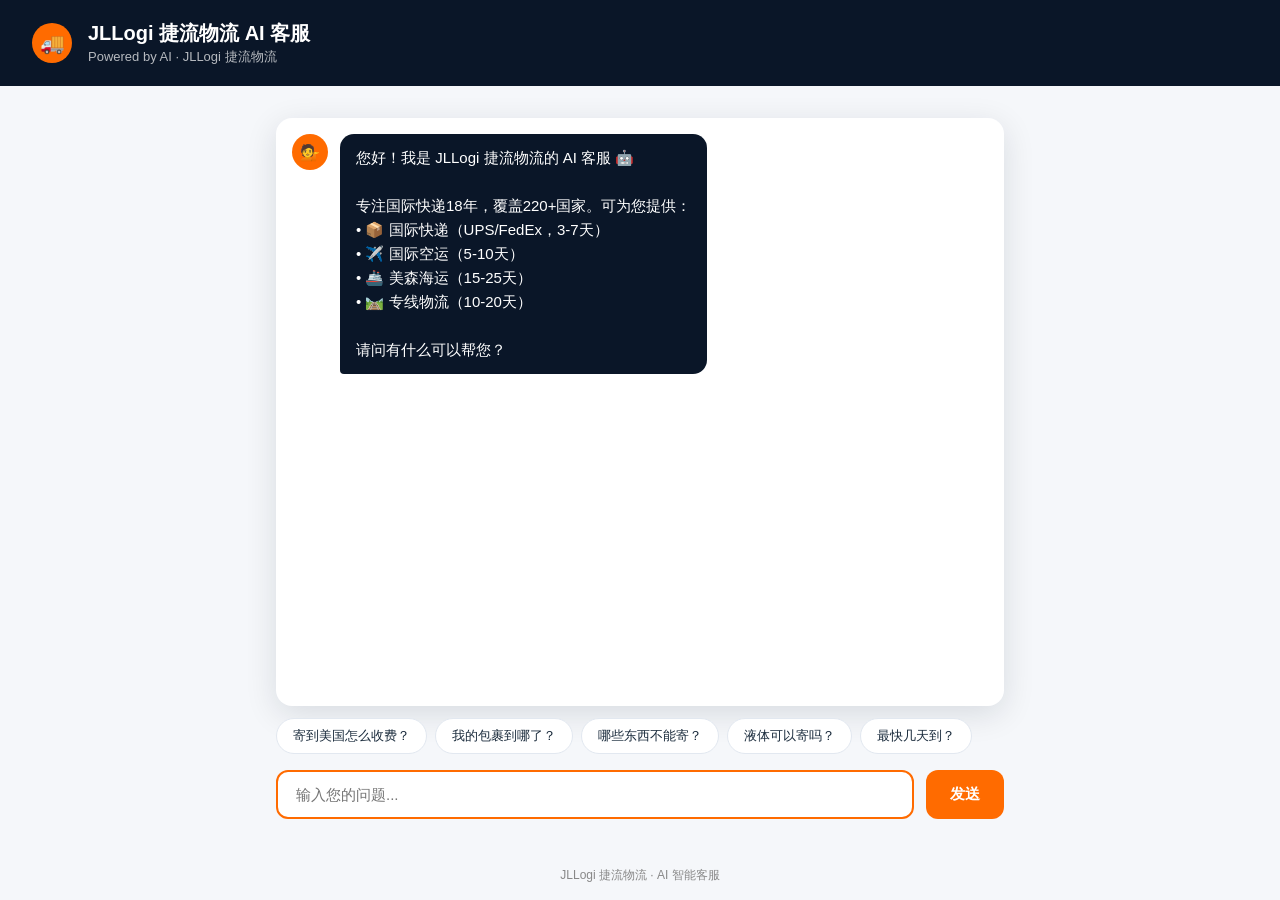
==== chatbot.html @ 6fa88648 "feat: add AI chatbot page (secure, API key not in frontend)" ====
<!DOCTYPE html>
<html lang="zh-CN">
<head>
<meta charset="UTF-8">
<meta name="viewport" content="width=device-width, initial-scale=1.0">
<title>JLLogi 捷流物流 — AI 客服</title>
<style>
  :root {
    --primary: #0A1628;
    --accent: #FF6B00;
    --bg: #F5F7FA;
    --white: #ffffff;
    --text: #1A2B3C;
    --border: #E2E8F0;
    --shadow: 0 8px 32px rgba(10,22,40,0.12);
    --radius: 16px;
  }
  * { box-sizing: border-box; margin: 0; padding: 0; }
  body {
    font-family: -apple-system, BlinkMacSystemFont, "PingFang SC", "Microsoft YaHei", sans-serif;
    background: var(--bg);
    color: var(--text);
    min-height: 100vh;
    display: flex;
    flex-direction: column;
  }

  header {
    background: var(--primary);
    color: var(--white);
    padding: 20px 32px;
    display: flex;
    align-items: center;
    gap: 16px;
  }
  header h1 { font-size: 20px; font-weight: 600; }
  header span { font-size: 13px; opacity: 0.7; }

  main { flex: 1; max-width: 760px; width: 100%; margin: 32px auto; padding: 0 16px; display: flex; flex-direction: column; }

  #chat-box {
    flex: 1;
    overflow-y: auto;
    padding: 16px;
    background: var(--white);
    border-radius: var(--radius);
    box-shadow: var(--shadow);
    display: flex;
    flex-direction: column;
    gap: 16px;
    min-height: 480px;
    max-height: 70vh;
  }

  .msg { display: flex; gap: 12px; align-items: flex-start; }
  .msg.user { flex-direction: row-reverse; }
  .avatar {
    width: 36px; height: 36px;
    border-radius: 50%;
    background: var(--primary);
    color: var(--white);
    display: flex; align-items: center; justify-content: center;
    font-size: 16px; flex-shrink: 0;
  }
  .avatar.bot { background: var(--accent); }
  .bubble {
    max-width: 70%;
    padding: 12px 16px;
    border-radius: 14px;
    line-height: 1.6;
    font-size: 15px;
    word-break: break-word;
  }
  .msg.bot .bubble { background: var(--primary); color: var(--white); border-bottom-left-radius: 4px; }
  .msg.user .bubble { background: #E8F0FE; color: var(--text); border-bottom-right-radius: 4px; }
  .bubble.loading::after { content: '...'; animation: dots 1s steps(4,end) infinite; }
  @keyframes dots { 0%,20%{content:'.'} 40%{content:'..'} 60%,100%{content:'...'} }

  #input-area { margin-top: 16px; display: flex; gap: 12px; }
  #input-area input {
    flex: 1;
    padding: 14px 18px;
    border: 2px solid var(--border);
    border-radius: 12px;
    font-size: 15px;
    outline: none;
    transition: border-color 0.2s;
  }
  #input-area input:focus { border-color: var(--accent); }
  #input-area button {
    padding: 14px 24px;
    background: var(--accent);
    color: var(--white);
    border: none;
    border-radius: 12px;
    font-size: 15px;
    font-weight: 600;
    cursor: pointer;
    transition: opacity 0.2s;
  }
  #input-area button:hover { opacity: 0.85; }
  #input-area button:disabled { opacity: 0.5; cursor: not-allowed; }

  .quick-btns { display: flex; flex-wrap: wrap; gap: 8px; margin-top: 12px; }
  .quick-btns button {
    padding: 8px 16px;
    border: 1.5px solid var(--border);
    background: var(--white);
    border-radius: 20px;
    font-size: 13px;
    cursor: pointer;
    transition: all 0.2s;
    color: var(--text);
  }
  .quick-btns button:hover { border-color: var(--accent); color: var(--accent); background: #FFF3EB; }

  footer { text-align: center; padding: 16px; font-size: 12px; color: #888; }
</style>
</head>
<body>

<header>
  <div style="width:40px;height:40px;border-radius:50%;background:#FF6B00;display:flex;align-items:center;justify-content:center;font-size:20px;">🚚</div>
  <div>
    <h1>JLLogi 捷流物流 AI 客服</h1>
    <span>Powered by AI · JLLogi 捷流物流</span>
  </div>
</header>

<main>
  <div id="chat-box">
    <div class="msg bot">
      <div class="avatar bot">💁</div>
      <div class="bubble">您好！我是 JLLogi 捷流物流的 AI 客服 🤖<br><br>专注国际快递18年，覆盖220+国家。可为您提供：<br>• 📦 国际快递（UPS/FedEx，3-7天）<br>• ✈️ 国际空运（5-10天）<br>• 🚢 美森海运（15-25天）<br>• 🛤️ 专线物流（10-20天）<br><br>请问有什么可以帮您？</div>
    </div>
  </div>

  <div class="quick-btns">
    <button onclick="ask('寄到美国怎么收费？')">寄到美国怎么收费？</button>
    <button onclick="ask('我的包裹到哪了？')">我的包裹到哪了？</button>
    <button onclick="ask('哪些是国家禁止寄送的？')">哪些东西不能寄？</button>
    <button onclick="ask('液体可以寄国际快递吗？')">液体可以寄吗？</button>
    <button onclick="ask('时效最快要几天？')">最快几天到？</button>
  </div>

  <div id="input-area">
    <input type="text" id="msgInput" placeholder="输入您的问题..." onkeydown="if(event.key==='Enter')sendMsg()">
    <button id="sendBtn" onclick="sendMsg()">发送</button>
  </div>
</main>

<footer>JLLogi 捷流物流 · AI 智能客服</footer>

<script>
// ── 接口地址（部署 Worker 后替换为实际域名） ──
const CHAT_API = "/api/chat";

const chatBox = document.getElementById("chat-box");
const msgInput = document.getElementById("msgInput");
const sendBtn  = document.getElementById("sendBtn");

function addBubble(role, text, loading = false) {
  const div = document.createElement("div");
  div.className = `msg ${role}`;
  const avatar = role === "bot"
    ? '<div class="avatar bot">💁</div>'
    : '<div class="avatar">👤</div>';
  const bubble = `<div class="bubble${loading ? " loading" : ""}">${loading ? "正在回复..." : escapeHtml(text)}</div>`;
  div.innerHTML = role === "bot" ? avatar + bubble : bubble + avatar;
  chatBox.appendChild(div);
  chatBox.scrollTop = chatBox.scrollHeight;
  return div;
}

function escapeHtml(str) {
  return str.replace(/&/g,"&amp;").replace(/</g,"&lt;").replace(/>/g,"&gt;").replace(/\n/g,"<br>");
}

function ask(text) {
  msgInput.value = text;
  sendMsg();
}

async function sendMsg() {
  const text = msgInput.value.trim();
  if (!text) return;
  msgInput.value = "";
  sendBtn.disabled = true;

  addBubble("user", text);
  const botDiv = addBubble("bot", "", true);

  try {
    const resp = await fetch(CHAT_API, {
      method: "POST",
      headers: { "Content-Type": "application/json" },
      body: JSON.stringify({ message: text, max_tokens: 500 }),
    });

    if (!resp.ok) {
      const err = await resp.text();
      botDiv.querySelector(".bubble").innerHTML = `❌ 服务暂不可用，请稍后重试。`;
      return;
    }

    const data = await resp.json();
    const reply = data.reply || data.choices?.[0]?.message?.content || "（无回复）";
    botDiv.querySelector(".bubble").classList.remove("loading");
    botDiv.querySelector(".bubble").innerHTML = escapeHtml(reply);

  } catch (e) {
    botDiv.querySelector(".bubble").classList.remove("loading");
    botDiv.querySelector(".bubble").innerHTML = `❌ 网络错误，请检查网络后重试。`;
  } finally {
    sendBtn.disabled = false;
    chatBox.scrollTop = chatBox.scrollHeight;
  }
}

msgInput.addEventListener("keydown", e => { if (e.key === "Enter") sendMsg(); });
msgInput.focus();
</script>

</body>
</html>
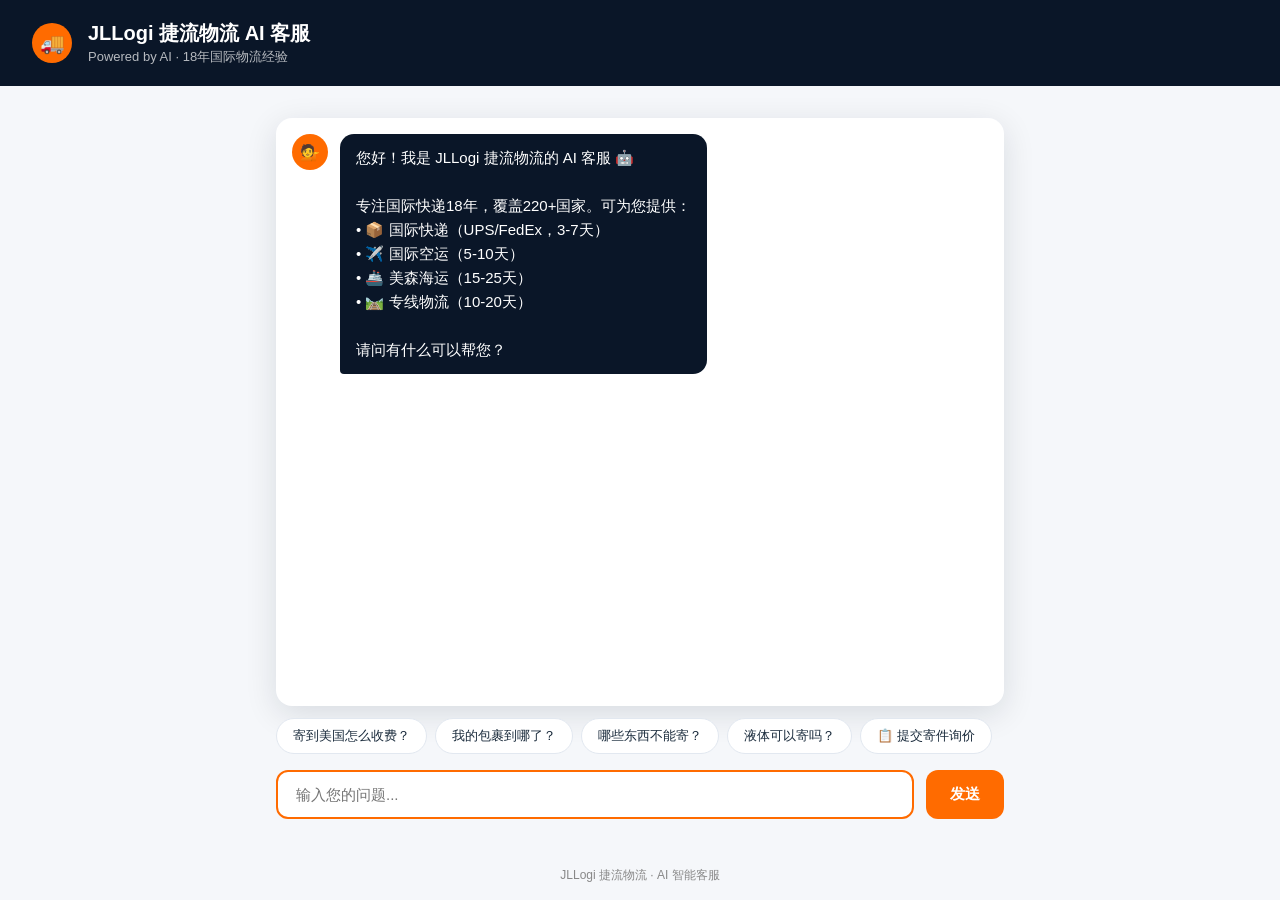
==== commit 81396763: "feat: 新增智能询价表单 - AI报价后自动引导提交" ====
--- a/chatbot.html
+++ b/chatbot.html
@@ -114,6 +114,91 @@
   }
   .quick-btns button:hover { border-color: var(--accent); color: var(--accent); background: #FFF3EB; }
 
+  /* ── 询价按钮 ── */
+  .inquiry-btn {
+    display: inline-block;
+    margin-top: 10px;
+    padding: 10px 24px;
+    background: linear-gradient(135deg, var(--accent), #E85D00);
+    color: var(--white);
+    border: none;
+    border-radius: 25px;
+    font-size: 14px;
+    font-weight: 600;
+    cursor: pointer;
+    transition: transform 0.2s, box-shadow 0.2s;
+    box-shadow: 0 4px 12px rgba(255,107,0,0.35);
+  }
+  .inquiry-btn:hover { transform: translateY(-1px); box-shadow: 0 6px 16px rgba(255,107,0,0.45); }
+
+  /* ── 浮窗遮罩 ── */
+  .overlay {
+    display: none;
+    position: fixed; top: 0; left: 0; width: 100%; height: 100%;
+    background: rgba(10,22,40,0.6);
+    z-index: 999;
+    align-items: center; justify-content: center;
+  }
+  .overlay.show { display: flex; }
+
+  .modal {
+    background: var(--white);
+    border-radius: var(--radius);
+    padding: 28px 24px;
+    max-width: 440px;
+    width: 90%;
+    box-shadow: 0 20px 60px rgba(10,22,40,0.3);
+    animation: slideUp 0.25s ease;
+  }
+  @keyframes slideUp { from { transform: translateY(40px); opacity: 0; } to { transform: translateY(0); opacity: 1; } }
+
+  .modal h2 { font-size: 20px; margin-bottom: 4px; color: var(--primary); }
+  .modal p.desc { font-size: 13px; color: #889; margin-bottom: 20px; }
+
+  .form-group { margin-bottom: 16px; }
+  .form-group label { display: block; font-size: 13px; font-weight: 600; margin-bottom: 6px; color: #555; }
+  .form-group input, .form-group textarea, .form-group select {
+    width: 100%;
+    padding: 10px 14px;
+    border: 2px solid var(--border);
+    border-radius: 10px;
+    font-size: 14px;
+    outline: none;
+    font-family: inherit;
+    transition: border-color 0.2s;
+  }
+  .form-group input:focus, .form-group textarea:focus, .form-group select:focus { border-color: var(--accent); }
+  .form-group textarea { resize: vertical; min-height: 60px; }
+  .form-row { display: flex; gap: 12px; }
+  .form-row .form-group { flex: 1; }
+
+  .modal-btns { display: flex; gap: 12px; margin-top: 20px; }
+  .modal-btns button {
+    flex: 1;
+    padding: 12px;
+    border-radius: 10px;
+    font-size: 15px;
+    font-weight: 600;
+    cursor: pointer;
+    border: none;
+    transition: opacity 0.2s;
+  }
+  .btn-cancel { background: #F1F3F5; color: #666; }
+  .btn-submit { background: var(--accent); color: var(--white); }
+  .btn-submit:hover { opacity: 0.85; }
+
+  /* ── 成功提交提示 ── */
+  .success-box {
+    margin-top: 10px;
+    padding: 12px 16px;
+    background: #E8F8EF;
+    border: 1px solid #34C759;
+    border-radius: 10px;
+    color: #1E7B3E;
+    font-size: 14px;
+    display: flex; align-items: center; gap: 8px;
+  }
+
   footer { text-align: center; padding: 16px; font-size: 12px; color: #888; }
 </style>
 </head>
@@ -123,7 +208,7 @@
   <div style="width:40px;height:40px;border-radius:50%;background:#FF6B00;display:flex;align-items:center;justify-content:center;font-size:20px;">🚚</div>
   <div>
     <h1>JLLogi 捷流物流 AI 客服</h1>
-    <span>Powered by AI · JLLogi 捷流物流</span>
+    <span>Powered by AI &middot; 18年国际物流经验</span>
   </div>
 </header>
 
@@ -140,7 +225,7 @@
     <button onclick="ask('我的包裹到哪了？')">我的包裹到哪了？</button>
     <button onclick="ask('哪些是国家禁止寄送的？')">哪些东西不能寄？</button>
     <button onclick="ask('液体可以寄国际快递吗？')">液体可以寄吗？</button>
-    <button onclick="ask('时效最快要几天？')">最快几天到？</button>
+    <button onclick="openInquiry()">📋 提交寄件询价</button>
   </div>
 
   <div id="input-area">
@@ -149,10 +234,86 @@
   </div>
 </main>
 
-<footer>JLLogi 捷流物流 · AI 智能客服</footer>
+<footer>JLLogi 捷流物流 &middot; AI 智能客服</footer>
+
+<!-- ── 询价浮窗 ── -->
+<div class="overlay" id="inquiryOverlay" onclick="if(event.target===this)closeInquiry()">
+  <div class="modal" id="inquiryModal">
+    <!-- 表单初始态 -->
+    <div id="inquiryForm">
+      <h2>📋 提交寄件询价</h2>
+      <p class="desc">填写信息后，客服将在30分钟内与您联系</p>
+      <div class="form-row">
+        <div class="form-group">
+          <label>联系人 *</label>
+          <input type="text" id="iqName" placeholder="您的称呼">
+        </div>
+        <div class="form-group">
+          <label>手机号 *</label>
+          <input type="tel" id="iqPhone" placeholder="方便我们联系您">
+        </div>
+      </div>
+      <div class="form-group">
+        <label>发货地</label>
+        <input type="text" id="iqFrom" placeholder="如：上海、深圳">
+      </div>
+      <div class="form-group">
+        <label>目的地 *</label>
+        <select id="iqTo">
+          <option value="">请选择目的地</option>
+          <option value="美国">🇺🇸 美国</option>
+          <option value="英国">🇬🇧 英国</option>
+          <option value="德国">🇩🇪 德国</option>
+          <option value="日本">🇯🇵 日本</option>
+          <option value="韩国">🇰🇷 韩国</option>
+          <option value="澳大利亚">🇦🇺 澳大利亚</option>
+          <option value="加拿大">🇨🇦 加拿大</option>
+          <option value="法国">🇫🇷 法国</option>
+          <option value="新加坡">🇸🇬 新加坡</option>
+          <option value="其他">其他</option>
+        </select>
+      </div>
+      <div class="form-row">
+        <div class="form-group">
+          <label>预估重量 (kg)</label>
+          <input type="number" id="iqWeight" placeholder="如：10" min="0.1" step="0.1">
+        </div>
+        <div class="form-group">
+          <label>物流方式</label>
+          <select id="iqMethod">
+            <option value="auto">AI推荐</option>
+            <option value="express">国际快递(3-7天)</option>
+            <option value="air">国际空运(5-10天)</option>
+            <option value="sea">美森海运(15-25天)</option>
+            <option value="line">专线物流(10-20天)</option>
+          </select>
+        </div>
+      </div>
+      <div class="form-group">
+        <label>物品描述</label>
+        <textarea id="iqDesc" placeholder="如：日用百货、电子产品、服装...（带电池/液体请注明）"></textarea>
+      </div>
+      <div class="modal-btns">
+        <button class="btn-cancel" onclick="closeInquiry()">取消</button>
+        <button class="btn-submit" onclick="submitInquiry()">提交询价</button>
+      </div>
+    </div>
+    <!-- 提交成功态 -->
+    <div id="inquirySuccess" style="display:none; text-align:center; padding: 20px 0;">
+      <div style="font-size:56px; margin-bottom:16px;">✅</div>
+      <h2>询价已提交！</h2>
+      <p style="color:#666; margin-top:8px;">客服将在 <strong>30分钟</strong> 内联系您</p>
+      <div style="margin-top:12px; padding:12px; background:#FFF3EB; border-radius:8px; text-align:left; font-size:13px; color:#555;">
+        📞 或直接拨打：<strong style="color:var(--accent);font-size:15px;">400-XXX-XXXX</strong><br>
+        📧 邮箱：service@jllogi.com
+      </div>
+      <button class="btn-submit" style="margin-top:20px; padding: 10px 40px;" onclick="closeInquiry()">知道了</button>
+    </div>
+  </div>
+</div>
 
 <script>
-// ── 接口地址（部署 Worker 后替换为实际域名） ──
+// ── 接口地址（部署后替换） ──
 const CHAT_API = "/api/chat";
 
 const chatBox = document.getElementById("chat-box");
@@ -208,6 +369,15 @@
     botDiv.querySelector(".bubble").classList.remove("loading");
     botDiv.querySelector(".bubble").innerHTML = escapeHtml(reply);
 
+    // ── 智能判断：报价后自动显示询价按钮 ──
+    if (isQuoteReply(reply)) {
+      const inquiryBtn = document.createElement("button");
+      inquiryBtn.className = "inquiry-btn";
+      inquiryBtn.textContent = "📋 提交询价 → 获取精准报价";
+      inquiryBtn.onclick = openInquiry;
+      botDiv.appendChild(inquiryBtn);
+    }
+
   } catch (e) {
     botDiv.querySelector(".bubble").classList.remove("loading");
     botDiv.querySelector(".bubble").innerHTML = `❌ 网络错误，请检查网络后重试。`;
@@ -217,9 +387,58 @@
   }
 }
 
+// ── 判断是否报价相关回复 ──
+function isQuoteReply(text) {
+  const keywords = ["元/kg", "¥", "报价", "价格", "费用", "收费", "元/", "/kg", "估算", "大概", "参考"];
+  return keywords.some(k => text.includes(k));
+}
+
+// ── 询价浮窗逻辑 ──
+function openInquiry() {
+  document.getElementById("inquiryOverlay").classList.add("show");
+  document.getElementById("inquiryForm").style.display = "block";
+  document.getElementById("inquirySuccess").style.display = "none";
+}
+
+function closeInquiry() {
+  document.getElementById("inquiryOverlay").classList.remove("show");
+}
+
+function submitInquiry() {
+  const name = document.getElementById("iqName").value.trim();
+  const phone = document.getElementById("iqPhone").value.trim();
+  const to = document.getElementById("iqTo").value;
+
+  if (!name) { alert("请填写联系人"); return; }
+  if (!phone) { alert("请填写手机号"); return; }
+  if (!to)   { alert("请选择目的地"); return; }
+
+  const inquiry = {
+    name,
+    phone,
+    from:   document.getElementById("iqFrom").value.trim(),
+    to,
+    weight: document.getElementById("iqWeight").value,
+    method: document.getElementById("iqMethod").value,
+    desc:   document.getElementById("iqDesc").value.trim(),
+    time:   new Date().toISOString(),
+  };
+
+  // 存储到 localStorage
+  const inquiries = JSON.parse(localStorage.getItem("jllogi_inquiries") || "[]");
+  inquiries.push(inquiry);
+  localStorage.setItem("jllogi_inquiries", JSON.stringify(inquiries));
+
+  console.log("📋 新询价:", inquiry);
+
+  // 切到成功态
+  document.getElementById("inquiryForm").style.display = "none";
+  document.getElementById("inquirySuccess").style.display = "block";
+}
+
 msgInput.addEventListener("keydown", e => { if (e.key === "Enter") sendMsg(); });
 msgInput.focus();
 </script>
 
 </body>
-</html>
+</html>
